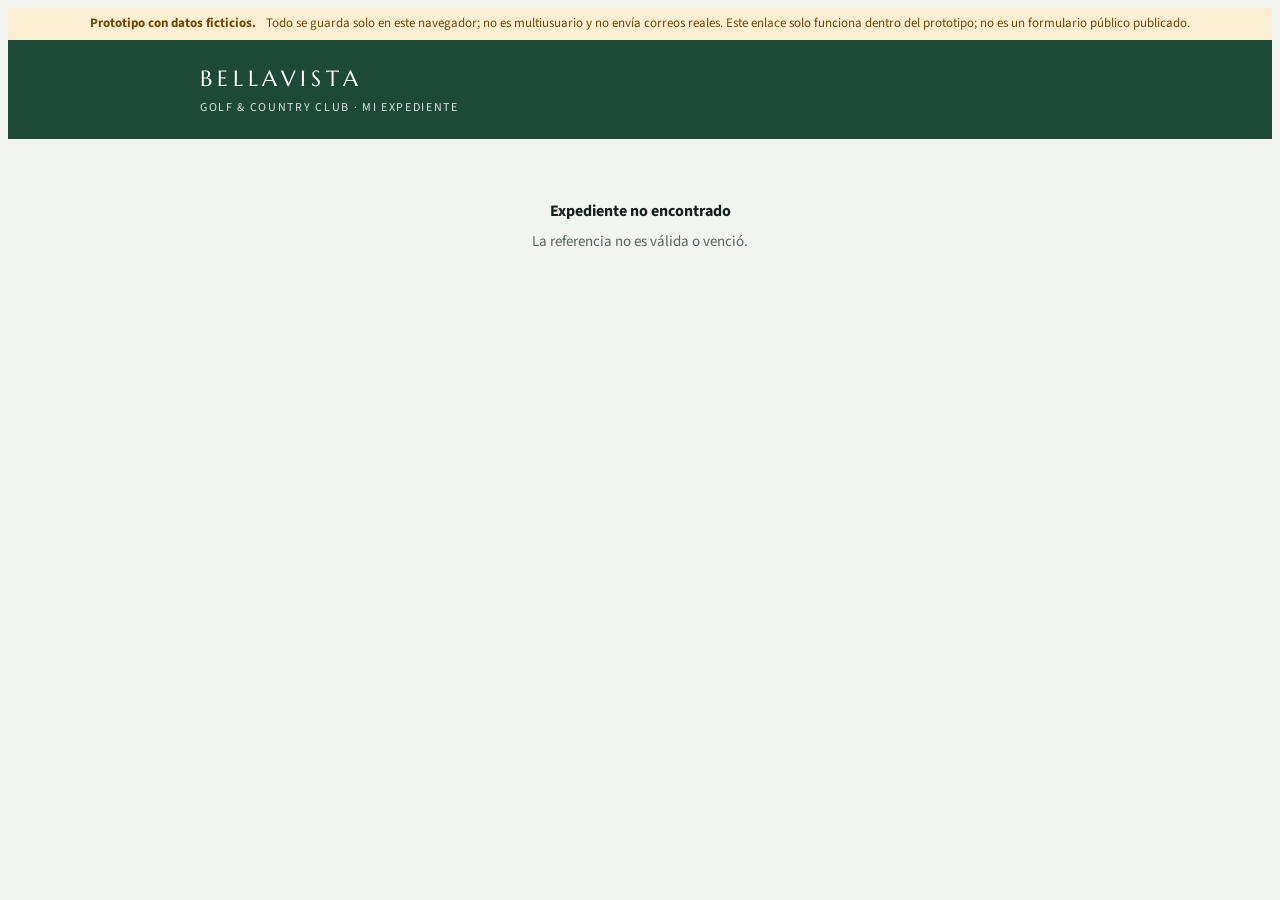
==== site/externo/expediente.html @ 8fa5c678 "Rename expediente.html to site/externo/expediente.html" ====
<!doctype html><html lang="es"><head><meta charset="utf-8"><meta name="viewport" content="width=device-width,initial-scale=1,viewport-fit=cover"><title>Mi expediente · Bellavista</title><link rel="preconnect" href="https://fonts.googleapis.com"><link rel="preconnect" href="https://fonts.gstatic.com" crossorigin><link rel="stylesheet" href="https://fonts.googleapis.com/css2?family=Marcellus&family=Source+Sans+3:wght@400;500;600;700&family=JetBrains+Mono:wght@400;500&display=swap"><link rel="stylesheet" href="../assets/styles.css"></head><body data-page="expediente"><div id="app"></div><script src="../assets/qrcode.min.js"></script><script src="../assets/core.js"></script><script src="../assets/ui.js"></script><script src="../assets/ext.js"></script></body></html>
---- site/assets/styles.css ----
/* Layout: consola institucional — barra lateral de navegación por perfil, encabezado con perfil simulado, área de trabajo con fichas en tres columnas (solicitado · autorizado · real). Caseta usa filas grandes y botones de acción directos. */
:root{
  --bg:#f2f4f0; --surface:#ffffff; --surface-2:#eaefe9; --ink:#14201a; --muted:#56645c; --line:#d5ddd5;
  --primary:#1c4a36; --primary-ink:#ffffff; --primary-soft:#e0ebe3; --brass:#8c6e33; --focus:#2f6fd0;
  --pend-bg:#fbeed2; --pend-ink:#714700; --corr-bg:#e5e8fa; --corr-ink:#2f3c99; --ok-bg:#d9efe0; --ok-ink:#17633a;
  --rej-bg:#f8dfdb; --rej-ink:#9d2c25; --can-bg:#e6e8e9; --can-ink:#454f55; --info-bg:#e3eef6; --info-ink:#1d4f73;
  --shadow:0 1px 2px rgba(20,32,26,.06),0 4px 14px rgba(20,32,26,.05);
  --f-display:"Marcellus", "Cormorant Garamond", Georgia, serif;
  --f-body:"Source Sans 3", "Segoe UI", system-ui, -apple-system, Roboto, sans-serif;
  --f-mono:"JetBrains Mono", ui-monospace, Menlo, Consolas, monospace;
  --r:10px;
}
@media (prefers-color-scheme: dark){:root:not([data-theme="light"]){
  --bg:#0f1512; --surface:#171f1b; --surface-2:#1e2823; --ink:#e4ebe6; --muted:#9aa8a0; --line:#2b3731;
  --primary:#7cc4a0; --primary-ink:#0c1410; --primary-soft:#1d3229; --brass:#d1b273; --focus:#7fb0ff;
  --pend-bg:#3b2d10; --pend-ink:#f3cf86; --corr-bg:#232a52; --corr-ink:#b9c2ff; --ok-bg:#163525; --ok-ink:#8fdcae;
  --rej-bg:#3d1b18; --rej-ink:#f6a399; --can-bg:#262c2f; --can-ink:#b9c2c7; --info-bg:#16303f; --info-ink:#9fcdec;
  --shadow:0 1px 2px rgba(0,0,0,.3); color-scheme:dark}}
:root[data-theme="dark"]{
  --bg:#0f1512; --surface:#171f1b; --surface-2:#1e2823; --ink:#e4ebe6; --muted:#9aa8a0; --line:#2b3731;
  --primary:#7cc4a0; --primary-ink:#0c1410; --primary-soft:#1d3229; --brass:#d1b273; --focus:#7fb0ff;
  --pend-bg:#3b2d10; --pend-ink:#f3cf86; --corr-bg:#232a52; --corr-ink:#b9c2ff; --ok-bg:#163525; --ok-ink:#8fdcae;
  --rej-bg:#3d1b18; --rej-ink:#f6a399; --can-bg:#262c2f; --can-ink:#b9c2c7; --info-bg:#16303f; --info-ink:#9fcdec;
  --shadow:0 1px 2px rgba(0,0,0,.3); color-scheme:dark}
*{box-sizing:border-box}
html,body{min-height:100%}
body{background:var(--bg);color:var(--ink);font-family:var(--f-body);font-size:15px;line-height:1.5}
button,input,select,textarea{font:inherit;color:inherit}
:focus-visible{outline:2px solid var(--focus);outline-offset:2px}
a{color:var(--primary)}
.mono{font-family:var(--f-mono);font-size:.88em;letter-spacing:.01em}
.muted{color:var(--muted)}
.sim-bar{background:var(--pend-bg);color:var(--pend-ink);font-size:13px;padding:6px 16px;display:flex;gap:10px;flex-wrap:wrap;align-items:center;justify-content:center;text-align:center}
.sim-bar b{font-weight:700}
.sim-bar button{background:transparent;border:1px solid currentColor;border-radius:6px;padding:1px 8px;cursor:pointer;font-size:12px}
.shell{display:grid;grid-template-columns:248px minmax(0,1fr);min-height:calc(100vh - 32px)}
aside.side{background:var(--surface);border-right:1px solid var(--line);padding:18px 12px;display:flex;flex-direction:column;gap:18px;position:sticky;top:0;height:100vh;overflow:auto}
.brand{padding:4px 10px 14px;border-bottom:1px solid var(--line)}
.brand .w{font-family:var(--f-display);font-size:22px;letter-spacing:.22em;line-height:1}
.brand .s{font-size:11px;letter-spacing:.16em;text-transform:uppercase;color:var(--brass);margin-top:6px}
.brand .prov{font-size:11px;color:var(--muted);margin-top:8px}
nav.menu{display:flex;flex-direction:column;gap:2px}
.menu .grp{font-size:11px;letter-spacing:.12em;text-transform:uppercase;color:var(--muted);padding:12px 10px 4px}
.menu button{display:flex;align-items:center;justify-content:space-between;gap:8px;width:100%;text-align:left;background:transparent;border:0;border-radius:8px;padding:9px 10px;cursor:pointer;color:var(--ink);font-weight:500}
.menu button:hover{background:var(--surface-2)}
.menu button[aria-current="page"]{background:var(--primary-soft);color:var(--ink);font-weight:700;box-shadow:inset 3px 0 0 var(--primary)}
.badges{display:flex;gap:4px;align-items:center}
.badge{min-width:22px;height:20px;padding:0 6px;border-radius:10px;background:var(--primary);color:var(--primary-ink);font-size:12px;font-weight:700;display:inline-flex;align-items:center;justify-content:center;font-variant-numeric:tabular-nums}
.badge{white-space:nowrap}
.menu button>span:first-child{min-width:0}
.badge.new{background:var(--info-bg);color:var(--info-ink);border:1px solid currentColor}
.main{min-width:0;display:flex;flex-direction:column}
header.top{display:flex;align-items:center;justify-content:space-between;gap:12px;padding:12px 24px;border-bottom:1px solid var(--line);background:var(--surface);flex-wrap:wrap}
.top .who{display:flex;align-items:center;gap:10px;flex-wrap:wrap}
.top label{font-size:12px;color:var(--muted)}
.top select{border:1px solid var(--line);background:var(--bg);border-radius:8px;padding:7px 10px;max-width:100%}
.btn.menu-toggle{display:none}
.content{padding:24px;padding-bottom:64px;max-width:1240px;width:100%;display:flex;flex-direction:column;gap:20px}
.page-h{display:flex;justify-content:space-between;align-items:flex-end;gap:12px;flex-wrap:wrap}
.page-h h1{font-family:var(--f-display);font-weight:400;font-size:30px;line-height:1.15;margin:0;text-wrap:balance}
.page-h p{margin:4px 0 0;color:var(--muted);max-width:70ch}
.eyebrow{font-size:12px;letter-spacing:.12em;text-transform:uppercase;color:var(--brass);font-weight:600}
h2{font-size:17px;margin:0}
h3{font-size:15px;margin:0}
.card{background:var(--surface);border:1px solid var(--line);border-radius:var(--r);padding:18px;box-shadow:var(--shadow);min-width:0}
.card-h{display:flex;justify-content:space-between;align-items:center;gap:10px;margin-bottom:12px;flex-wrap:wrap}
.kpis{display:grid;grid-template-columns:repeat(auto-fit,minmax(150px,1fr));gap:12px}
.kpi{background:var(--surface);border:1px solid var(--line);border-radius:var(--r);padding:14px 16px;text-align:left;cursor:pointer;display:flex;flex-direction:column;gap:2px}
.kpi:hover{border-color:var(--primary)}
.kpi .v{font-size:30px;font-weight:700;font-variant-numeric:tabular-nums;line-height:1.1}
.kpi .l{font-size:13px;color:var(--muted)}
.kpi.alert{border-left:4px solid var(--rej-ink)}
.kpi.warn{border-left:4px solid var(--pend-ink)}
.modules{display:grid;grid-template-columns:repeat(auto-fit,minmax(240px,1fr));gap:14px}
.module{background:var(--surface);border:1px solid var(--line);border-radius:var(--r);padding:20px;display:flex;flex-direction:column;gap:10px}
.module .ttl{font-family:var(--f-display);font-size:22px}
.module p{margin:0;color:var(--muted);font-size:14px}
.module .meta{display:flex;gap:8px;flex-wrap:wrap;font-size:13px}
.module .act{margin-top:auto;display:flex;gap:8px;flex-wrap:wrap}
.btn{display:inline-flex;align-items:center;justify-content:center;gap:6px;border-radius:8px;padding:9px 16px;font-weight:600;cursor:pointer;border:1px solid var(--line);background:var(--surface);color:var(--ink);min-height:40px;text-decoration:none}
.btn:hover{border-color:var(--primary)}
.btn.primary{background:var(--primary);border-color:var(--primary);color:var(--primary-ink)}
.btn.danger{background:var(--rej-bg);color:var(--rej-ink);border-color:transparent}
.btn.ok{background:var(--ok-bg);color:var(--ok-ink);border-color:transparent}
.btn.big{min-height:52px;font-size:17px;padding:12px 22px}
.btn.sm{min-height:32px;padding:4px 10px;font-size:13px}
.btn:disabled{opacity:.5;cursor:not-allowed}
.row-actions{display:flex;gap:8px;flex-wrap:wrap}
.chip{display:inline-flex;align-items:center;gap:6px;border-radius:999px;padding:2px 10px;font-size:12.5px;font-weight:600;white-space:nowrap}
.chip::before{content:"";width:7px;height:7px;border-radius:50%;background:currentColor}
.st-pend{background:var(--pend-bg);color:var(--pend-ink)}
.st-corr{background:var(--corr-bg);color:var(--corr-ink)}
.st-ok{background:var(--ok-bg);color:var(--ok-ink)}
.st-rej{background:var(--rej-bg);color:var(--rej-ink)}
.st-can{background:var(--can-bg);color:var(--can-ink)}
.st-info{background:var(--info-bg);color:var(--info-ink)}
.tag{display:inline-block;border:1px solid var(--line);border-radius:6px;padding:1px 7px;font-size:12px;color:var(--muted);white-space:nowrap}
.tablewrap{overflow-x:auto;border:1px solid var(--line);border-radius:var(--r);background:var(--surface)}
table{border-collapse:collapse;width:100%;font-size:14px}
th{text-align:left;font-size:12px;letter-spacing:.06em;text-transform:uppercase;color:var(--muted);font-weight:600;padding:10px 12px;border-bottom:1px solid var(--line);background:var(--surface-2);white-space:nowrap}
td{padding:10px 12px;border-bottom:1px solid var(--line);vertical-align:top}
tr:last-child td{border-bottom:0}
tr.unread td:first-child{box-shadow:inset 3px 0 0 var(--info-ink)}
td.num{text-align:right;font-variant-numeric:tabular-nums}
.linkbtn.mono{white-space:nowrap}
.linkbtn{background:none;border:0;padding:0;color:var(--primary);font-weight:600;cursor:pointer;text-align:left;text-decoration:underline;text-underline-offset:2px}
.empty{text-align:center;padding:36px 16px;color:var(--muted);display:flex;flex-direction:column;align-items:center;gap:8px}
.empty .t{font-weight:700;color:var(--ink);font-size:16px}
.note{border-radius:var(--r);padding:12px 14px;font-size:14px;background:var(--info-bg);color:var(--info-ink)}
.note.warn{background:var(--pend-bg);color:var(--pend-ink)}
.note.err{background:var(--rej-bg);color:var(--rej-ink)}
.note.ok{background:var(--ok-bg);color:var(--ok-ink)}
.cols3{display:grid;grid-template-columns:repeat(3,minmax(0,1fr));gap:14px}
.cols2{display:grid;grid-template-columns:repeat(2,minmax(0,1fr));gap:14px}
.col-h{font-size:12px;letter-spacing:.1em;text-transform:uppercase;font-weight:700;color:var(--muted);display:flex;align-items:center;gap:8px;margin-bottom:8px}
dl.kv{display:grid;grid-template-columns:minmax(110px,auto) 1fr;gap:6px 12px;margin:0;font-size:14px}
dl.kv dt{color:var(--muted)}
dl.kv dd{margin:0;min-width:0;overflow-wrap:anywhere}
.diff{background:var(--pend-bg);color:var(--pend-ink);border-radius:4px;padding:0 4px}
.timeline{list-style:none;margin:0;padding:0;display:flex;flex-direction:column;gap:10px}
.timeline li{display:grid;grid-template-columns:130px 1fr;gap:10px;font-size:14px}
.timeline .when{color:var(--muted);font-variant-numeric:tabular-nums}
form.req{display:flex;flex-direction:column;gap:16px}
fieldset{border:1px solid var(--line);background:var(--surface);border-radius:var(--r);padding:18px;margin:0;display:flex;flex-direction:column;gap:14px;min-width:0}
legend{font-weight:700;padding:0 6px;font-size:16px}
legend .n{font-family:var(--f-mono);font-size:12px;color:var(--brass);margin-right:8px;font-weight:500}
.fgrid{display:grid;gap:12px;grid-template-columns:repeat(auto-fit,minmax(200px,1fr))}
.field{display:flex;flex-direction:column;gap:4px;min-width:0}
.field label,.lbl{font-size:13px;font-weight:600}
.req-m::after{content:" *";color:var(--rej-ink)}
input[type=text],input[type=email],input[type=tel],input[type=date],input[type=time],input[type=number],input[type=search],select,textarea{border:1px solid var(--line);background:var(--bg);border-radius:8px;padding:9px 10px;width:100%;min-width:0}
textarea{min-height:72px;resize:vertical}
.invalid{border-color:var(--rej-ink)!important;background:var(--rej-bg)!important}
.hint{font-size:13px;color:var(--muted);margin:0}
.radios{display:flex;flex-wrap:wrap;gap:8px}
.radio{position:relative}
.radio input{position:absolute;opacity:0}
.radio span{display:flex;flex-direction:column;border:1px solid var(--line);border-radius:8px;padding:10px 14px;cursor:pointer;background:var(--bg);min-width:150px}
.radio span small{color:var(--muted);font-weight:400;font-size:12px}
.radio input:checked+span{border-color:var(--primary);background:var(--primary-soft);box-shadow:inset 0 0 0 1px var(--primary);font-weight:600}
.radio input:focus-visible+span{outline:2px solid var(--focus);outline-offset:2px}
.dyn{display:flex;flex-direction:column;gap:10px}
.dynrow{display:grid;grid-template-columns:30px minmax(0,1fr) 40px;gap:8px;align-items:end;padding-bottom:10px;border-bottom:1px dashed var(--line)}
.dynrow .n{font-family:var(--f-mono);font-size:12px;color:var(--muted);padding-bottom:12px}
.dynrow .cells{display:grid;gap:8px;grid-template-columns:repeat(auto-fit,minmax(140px,1fr))}
.icon-x{width:40px;height:40px;border:1px solid var(--line);border-radius:8px;background:transparent;cursor:pointer;color:var(--muted);font-size:18px}
.icon-x:hover{color:var(--rej-ink);border-color:var(--rej-ink)}
.add{align-self:flex-start;border:1px dashed var(--primary);color:var(--primary);background:transparent;border-radius:8px;padding:8px 14px;font-weight:600;cursor:pointer}
.check{display:flex;gap:10px;align-items:flex-start}
.check input{width:20px;height:20px;margin-top:2px;accent-color:var(--primary);flex:none}
.restricted{border:1px dashed var(--brass);background:var(--surface)}
.restricted legend,.restricted .col-h{color:var(--brass)}
/* Caseta */
.toolbar{display:flex;gap:10px;flex-wrap:wrap;align-items:center}
.toolbar input[type=search]{flex:1 1 260px;font-size:17px;padding:12px 14px}
.seg{display:inline-flex;border:1px solid var(--line);border-radius:8px;overflow:hidden;flex-wrap:wrap}
.seg button{border:0;background:var(--surface);padding:8px 12px;cursor:pointer;font-weight:600;font-size:14px;border-right:1px solid var(--line)}
.seg button:last-child{border-right:0}
.seg button[aria-pressed="true"]{background:var(--primary);color:var(--primary-ink)}
.gate-list{display:flex;flex-direction:column;gap:10px}
.gate{background:var(--surface);border:1px solid var(--line);border-radius:var(--r);padding:14px 16px;display:grid;grid-template-columns:minmax(0,1fr) auto;gap:12px;align-items:center}
.gate.s-dentro{border-left:5px solid var(--ok-ink)}
.gate.s-cancelado,.gate.s-no_autorizado{border-left:5px solid var(--rej-ink);opacity:.92}
.gate.s-salio{border-left:5px solid var(--can-ink)}
.gate.s-esperado{border-left:5px solid var(--pend-ink)}
.gate .name{font-size:18px;font-weight:700}
.gate .sub{font-size:14px;color:var(--muted);display:flex;gap:10px;flex-wrap:wrap;margin-top:2px}
.gate .acts{display:flex;gap:8px;flex-wrap:wrap;justify-content:flex-end}
.overdue{color:var(--rej-ink);font-weight:700}
/* Verificación */
.verdict{border-radius:12px;padding:20px;display:flex;flex-direction:column;gap:10px;border:2px solid currentColor}
.verdict .vtitle{font-family:var(--f-display);font-size:34px;line-height:1.1}
.v-ok{background:var(--ok-bg);color:var(--ok-ink)}
.v-no{background:var(--rej-bg);color:var(--rej-ink)}
.v-warn{background:var(--pend-bg);color:var(--pend-ink)}
.v-err{background:var(--can-bg);color:var(--can-ink)}
.verdict dl.kv dt{color:inherit;opacity:.8}
.spinner{width:28px;height:28px;border:3px solid var(--line);border-top-color:var(--primary);border-radius:50%;animation:spin .8s linear infinite}
@keyframes spin{to{transform:rotate(360deg)}}
@media (prefers-reduced-motion:reduce){.spinner{animation-duration:3s}}
.loading{display:flex;align-items:center;gap:12px;padding:30px;justify-content:center;color:var(--muted)}
/* Pase */
.pass{max-width:400px;margin:0 auto;background:var(--surface);border:1px solid var(--line);border-radius:16px;overflow:hidden;box-shadow:var(--shadow)}
.pass .ph{background:var(--primary);color:var(--primary-ink);padding:18px 20px}
.pass .ph .w{font-family:var(--f-display);letter-spacing:.22em;font-size:20px}
.pass .ph .s{font-size:11px;letter-spacing:.14em;text-transform:uppercase;opacity:.85}
.pass .pb{padding:20px;display:flex;flex-direction:column;gap:14px;align-items:stretch}
.qrbox{align-self:center;background:#ffffff;padding:12px;border-radius:10px;border:1px solid var(--line);min-width:192px;min-height:192px;display:flex;align-items:center;justify-content:center}
.qrbox img,.qrbox canvas{display:block}
.pass .ref{text-align:center;font-family:var(--f-mono);font-size:15px;letter-spacing:.06em}
.pass.void .qrbox{opacity:.15}
/* Modal */
.overlay{position:fixed;inset:0;background:rgba(10,16,13,.55);display:flex;align-items:flex-start;justify-content:center;padding:40px 16px;overflow:auto;z-index:20}
.modal{background:var(--surface);border-radius:14px;max-width:720px;width:100%;padding:22px;display:flex;flex-direction:column;gap:14px;box-shadow:0 10px 40px rgba(0,0,0,.25)}
.modal h2{font-family:var(--f-display);font-weight:400;font-size:24px}
.sign{border:1px solid var(--primary);background:var(--primary-soft);border-radius:10px;padding:12px 14px;display:flex;flex-direction:column;gap:8px}
.toast{position:fixed;bottom:calc(20px + env(safe-area-inset-bottom,0px));left:50%;transform:translateX(-50%);background:var(--ink);color:var(--bg);padding:12px 18px;border-radius:10px;font-weight:600;z-index:30;max-width:calc(100% - 32px);box-shadow:0 6px 20px rgba(0,0,0,.25)}
.toast.err{background:var(--rej-ink);color:#ffffff}
/* Formato imprimible */
.printdoc{background:#ffffff;color:#111111;border:1px solid var(--line);border-radius:6px;padding:28px;max-width:860px;font-size:13px}
.printdoc h1{font-family:var(--f-display);font-weight:400;font-size:22px;margin:0;text-align:center;letter-spacing:.1em}
.printdoc .sub{text-align:center;margin:2px 0 14px;font-size:12px;letter-spacing:.14em;text-transform:uppercase}
.printdoc table{font-size:12.5px}
.printdoc th,.printdoc td{border:1px solid #777777;padding:5px 7px;color:#111111;background:#ffffff}
.printdoc th{background:#eeeeee;color:#111111}
.printdoc .club{background:#f3f3f3}
.printdoc .sigline{height:46px}
.printdoc .grid2{display:grid;grid-template-columns:1fr 1fr;gap:0}
@media print{
  .sim-bar,aside.side,header.top,.noprint,.toast{display:none!important}
  .shell{display:block}.content{padding:0}.printdoc{border:0;padding:0;max-width:none}
  body{background:#ffffff}
}
@media (max-width:980px){.cols3{grid-template-columns:1fr}}
@media (max-width:860px){
  .sim-bar{font-size:12px;padding:4px 12px}
  .shell{grid-template-columns:1fr}
  aside.side{position:fixed;inset:0 auto 0 0;width:280px;z-index:25;transform:translateX(-102%);transition:transform .2s;box-shadow:0 0 40px rgba(0,0,0,.25)}
  aside.side.open{transform:none}
  .btn.menu-toggle{display:inline-flex}
  .content{padding:16px;padding-bottom:64px}
  header.top{padding:10px 16px}
  .cols2{grid-template-columns:1fr}
  .gate{grid-template-columns:1fr}
  .gate .acts{justify-content:stretch}.gate .acts .btn{flex:1}
  .timeline li{grid-template-columns:1fr}
  .page-h h1{font-size:25px}
}
@media (prefers-reduced-motion:reduce){aside.side{transition:none}}
/* ===== v2: sitio multipágina ===== */
.tabs{display:flex;gap:4px;border-bottom:1px solid var(--line);flex-wrap:wrap}
.tabs button{border:0;background:transparent;padding:10px 14px;font-weight:600;cursor:pointer;color:var(--muted);border-bottom:3px solid transparent;margin-bottom:-1px}
.tabs button[aria-selected="true"]{color:var(--ink);border-bottom-color:var(--primary)}
.ext-head{background:var(--primary);color:var(--primary-ink);padding:22px 16px}
.ext-head .in{max-width:880px;margin:0 auto;display:flex;flex-direction:column;gap:4px}
.ext-head .w{font-family:var(--f-display);letter-spacing:.22em;font-size:22px}
.ext-head .s{font-size:12px;letter-spacing:.14em;text-transform:uppercase;opacity:.85}
.ext-wrap{max-width:880px;margin:0 auto;padding-inline:16px;padding-block:24px 64px;display:flex;flex-direction:column;gap:18px}
.ext-wrap h1{font-family:var(--f-display);font-weight:400;font-size:30px;margin:0;line-height:1.15}
.fixed-info{background:var(--surface-2);border-radius:var(--r);padding:14px 16px;display:grid;grid-template-columns:repeat(auto-fit,minmax(180px,1fr));gap:10px 16px;font-size:14px}
.fixed-info div span{display:block;font-size:12px;color:var(--muted);text-transform:uppercase;letter-spacing:.06em}
.slots{display:grid;grid-template-columns:repeat(auto-fill,minmax(150px,1fr));gap:10px}
.slot{border:1px solid var(--line);border-radius:10px;padding:10px 12px;background:var(--surface);display:flex;flex-direction:column;gap:6px}
.slot .h{font-family:var(--f-mono);font-weight:500;font-size:15px}
.slot.desc{border-color:var(--brass)}
.bar{height:8px;border-radius:4px;background:var(--surface-2);overflow:hidden}
.bar i{display:block;height:100%;background:var(--primary)}
.bar.full i{background:var(--pend-ink)}
.slot small{color:var(--muted);font-size:12px}
.planner{display:grid;grid-template-columns:minmax(0,1.05fr) minmax(0,1fr);gap:16px;align-items:start}
.ficha{background:var(--surface-2);border-radius:8px;padding:10px 12px;font-size:14px;display:flex;flex-direction:column;gap:2px}
.pcard{border:1px solid var(--line);border-radius:var(--r);background:var(--surface);padding:14px 16px;display:flex;flex-direction:column;gap:10px}
.pcard .t{display:flex;justify-content:space-between;gap:8px;flex-wrap:wrap;align-items:baseline}
.pcard .t b{font-size:16px}
.warn-line{color:var(--pend-ink);font-weight:600;font-size:13px}
.steps3{display:grid;grid-template-columns:repeat(3,minmax(0,1fr));gap:10px}
.step3{border:1px solid var(--line);border-radius:10px;padding:10px 12px;background:var(--surface);font-size:13px}
.step3 b{display:block;font-size:12px;letter-spacing:.08em;text-transform:uppercase;color:var(--brass)}
.step3.done{border-color:var(--ok-ink)}
.linkbox{display:flex;gap:8px;flex-wrap:wrap;align-items:center;background:var(--surface-2);border-radius:8px;padding:8px 10px}
.linkbox code{font-family:var(--f-mono);font-size:13px;word-break:break-all;flex:1 1 220px}
.cell-sub{font-size:12.5px;color:var(--muted)}
@media (max-width:980px){.planner{grid-template-columns:1fr}.steps3{grid-template-columns:1fr}}
.printdoc table{table-layout:fixed;width:100%}
.printdoc td,.printdoc th{overflow-wrap:anywhere;white-space:normal}
.printdoc tr:last-child td{border-bottom:1px solid #777777}
.printdoc{overflow-x:auto}
input[type=month],input[type=datetime-local]{border:1px solid var(--line);background:var(--bg);border-radius:8px;padding:9px 10px;width:100%;min-width:0}
td .row-actions{min-width:230px}
td .row-actions .btn.sm{white-space:nowrap}
.kpis.k4{grid-template-columns:repeat(4,minmax(0,1fr))}
@media (max-width:860px){.kpis.k4{grid-template-columns:repeat(2,minmax(0,1fr))}}
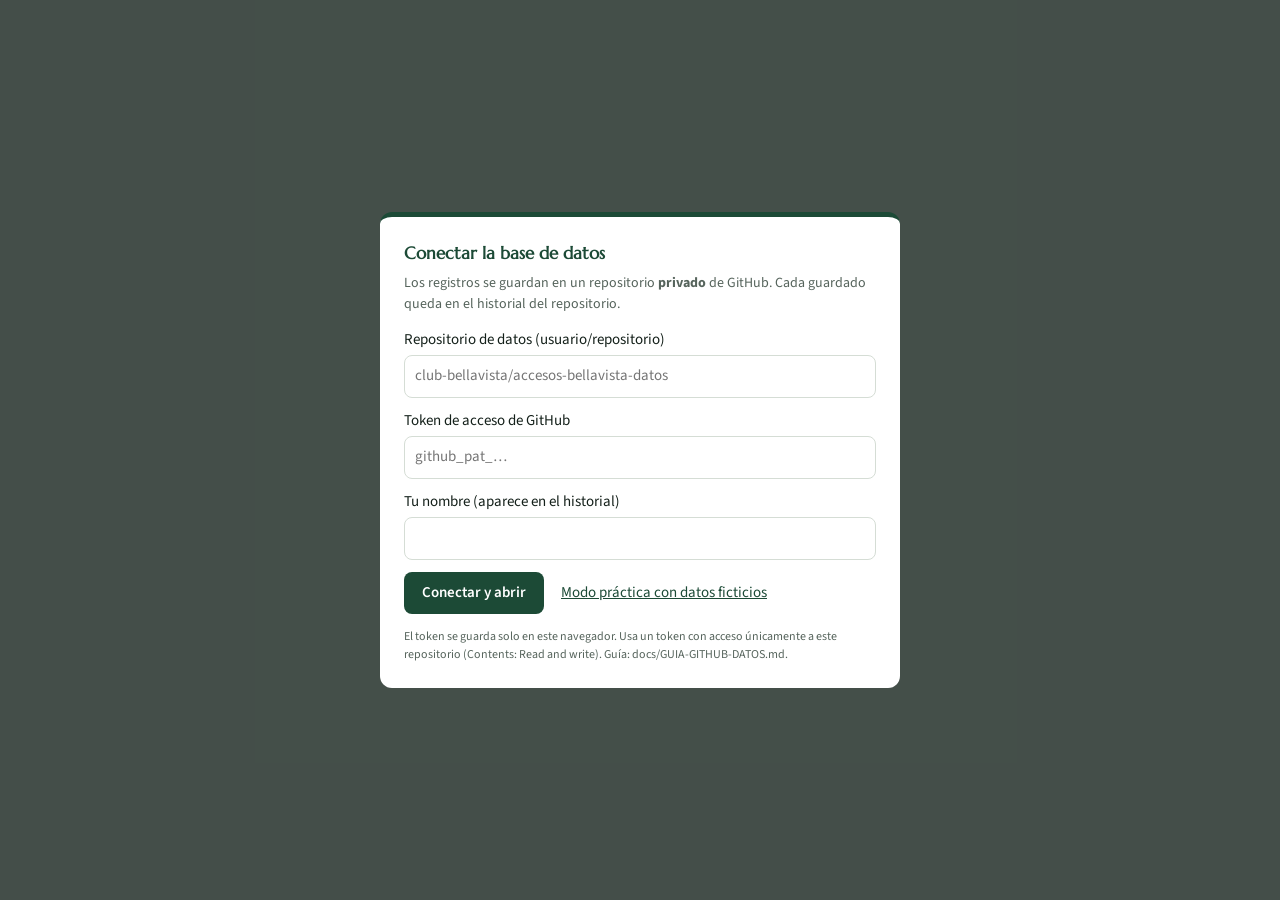
==== commit e3bd23a9: "v2.1: actualizar vistas del externo" ====
--- a/site/externo/expediente.html
+++ b/site/externo/expediente.html
@@ -1 +1 @@
-<!doctype html><html lang="es"><head><meta charset="utf-8"><meta name="viewport" content="width=device-width,initial-scale=1,viewport-fit=cover"><title>Mi expediente · Bellavista</title><link rel="preconnect" href="https://fonts.googleapis.com"><link rel="preconnect" href="https://fonts.gstatic.com" crossorigin><link rel="stylesheet" href="https://fonts.googleapis.com/css2?family=Marcellus&family=Source+Sans+3:wght@400;500;600;700&family=JetBrains+Mono:wght@400;500&display=swap"><link rel="stylesheet" href="../assets/styles.css"></head><body data-page="expediente"><div id="app"></div><script src="../assets/qrcode.min.js"></script><script src="../assets/core.js"></script><script src="../assets/ui.js"></script><script src="../assets/ext.js"></script></body></html>
+<!doctype html><html lang="es"><head><meta charset="utf-8"><meta name="viewport" content="width=device-width,initial-scale=1,viewport-fit=cover"><title>Mi expediente · Bellavista</title><link rel="preconnect" href="https://fonts.googleapis.com"><link rel="preconnect" href="https://fonts.gstatic.com" crossorigin><link rel="stylesheet" href="https://fonts.googleapis.com/css2?family=Marcellus&family=Source+Sans+3:wght@400;500;600;700&family=JetBrains+Mono:wght@400;500&display=swap"><link rel="stylesheet" href="../assets/styles.css"></head><body data-page="expediente"><div id="app"></div><script src="../assets/qrcode.min.js"></script><script src="../assets/core.js"></script><script src="../assets/config.js"></script><script src="../assets/store.js"></script><script src="../assets/ui.js"></script><script src="../assets/ext.js"></script></body></html>
--- a/site/assets/styles.css
+++ b/site/assets/styles.css
@@ -270,3 +270,11 @@
 td .row-actions .btn.sm{white-space:nowrap}
 .kpis.k4{grid-template-columns:repeat(4,minmax(0,1fr))}
 @media (max-width:860px){.kpis.k4{grid-template-columns:repeat(2,minmax(0,1fr))}}
+
+/* Barra de estado de datos (modo producción) */
+.sync-bar{display:flex;flex-wrap:wrap;gap:4px 14px;align-items:center;padding:6px 16px;background:var(--primary);color:#fff;font-size:13px}
+.sync-bar .dot{width:9px;height:9px;border-radius:50%;background:#7bd389;flex:none}
+.sync-bar.pendiente .dot{background:#f2c14e}.sync-bar.sinred .dot,.sync-bar.error .dot{background:#ff8a80}
+.sync-bar .meta{opacity:.8}.sync-bar .acts{margin-left:auto;display:flex;gap:8px}
+.sync-bar button{background:transparent;border:1px solid rgba(255,255,255,.55);color:#fff;border-radius:6px;padding:1px 10px;cursor:pointer;font-size:12px}
+@media print{.sync-bar{display:none!important}}
